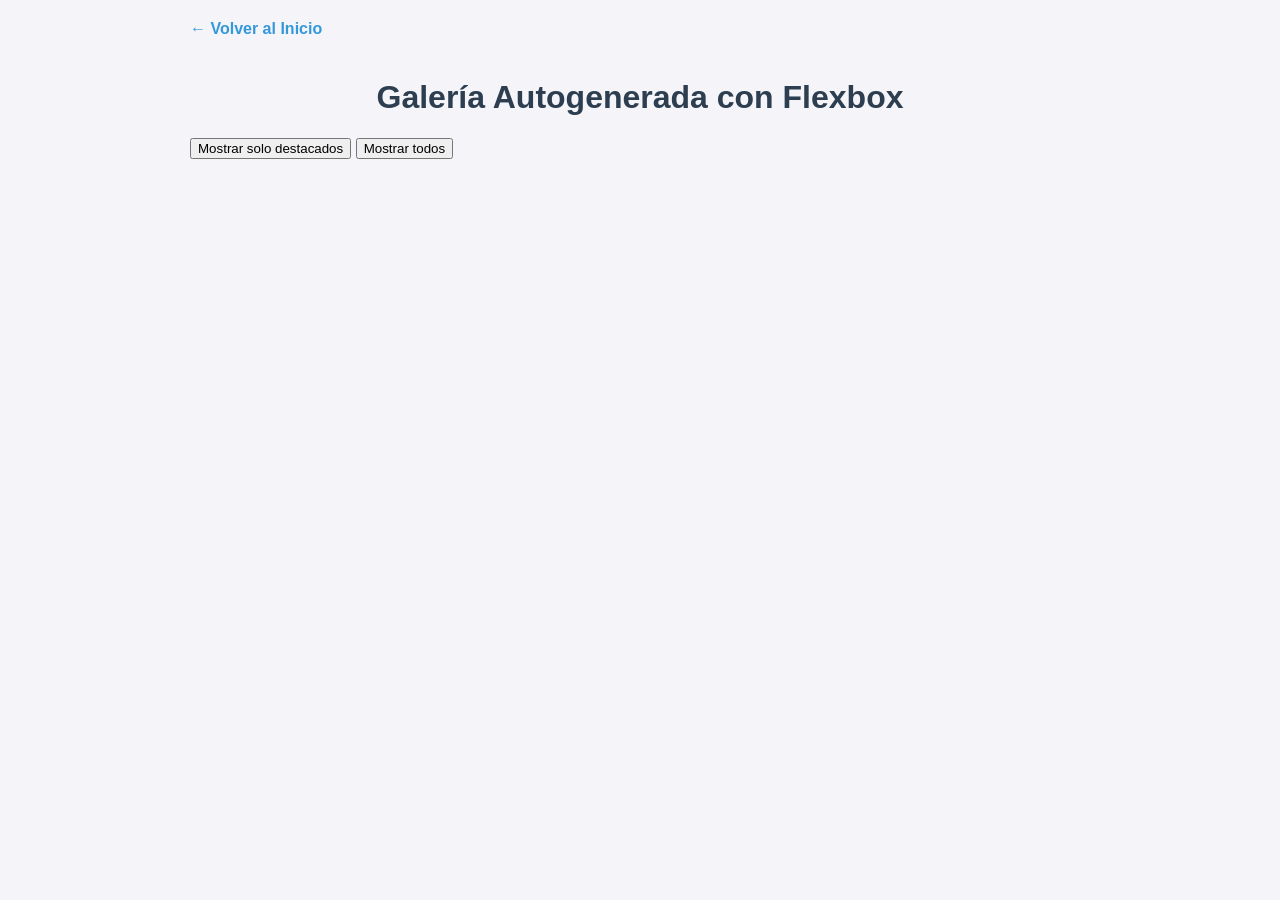
==== flexbox.html @ 3a364350 "Crear flexbox.html y estructurar contenedor de tarjetas" ====
<!DOCTYPE html>
<html lang="es">
<head>
    <meta charset="UTF-8">
    <meta name="viewport" content="width=device-width, initial-scale=1.0">
    <title>Ejercicio 1 - Flexbox</title>
    <link rel="stylesheet" href="styles.css">
</head>
<body>
    <a class="volver" href="index.html">← Volver al Inicio</a>
    <h1>Galería Autogenerada con Flexbox</h1>
    
    <div class="controles">
        <button id="btnFiltrar">Mostrar solo destacados</button>
        <button id="btnRestablecer">Mostrar todos</button>
    </div>

    <section class="grid-cards" id="contenedorCards"></section>

    <script src="script.js"></script>
</body>
</html>
---- styles.css ----
/* --- Estilos Generales --- */
body {
    font-family: Arial, sans-serif;
    max-width: 900px;
    margin: 20px auto;
    padding: 0 15px;
    background-color: #f4f4f9;
    color: #333;
}

h1 {
    text-align: center;
    color: #2c3e50;
}

.volver {
    display: inline-block;
    margin-bottom: 20px;
    color: #3498db;
    text-decoration: none;
    font-weight: bold;
}

/* --- Estilos del Index (Menú de navegación) --- */
.menu-nav {
    display: flex;
    flex-direction: column;
    gap: 12px;
    margin-top: 30px;
    max-width: 600px;
    margin-left: auto;
    margin-right: auto;
}

.menu-nav a {
    display: block;
    padding: 15px;
    background: white;
    color: #3498db;
    text-decoration: none;
    border-radius: 8px;
    border: 1px solid #ddd;
    text-align: center;
    font-weight: bold;
    transition: all 0.2s;
}

.menu-nav a:hover {
    background: #3498db;
    color: white;
    transform: translateY(-2px);
}
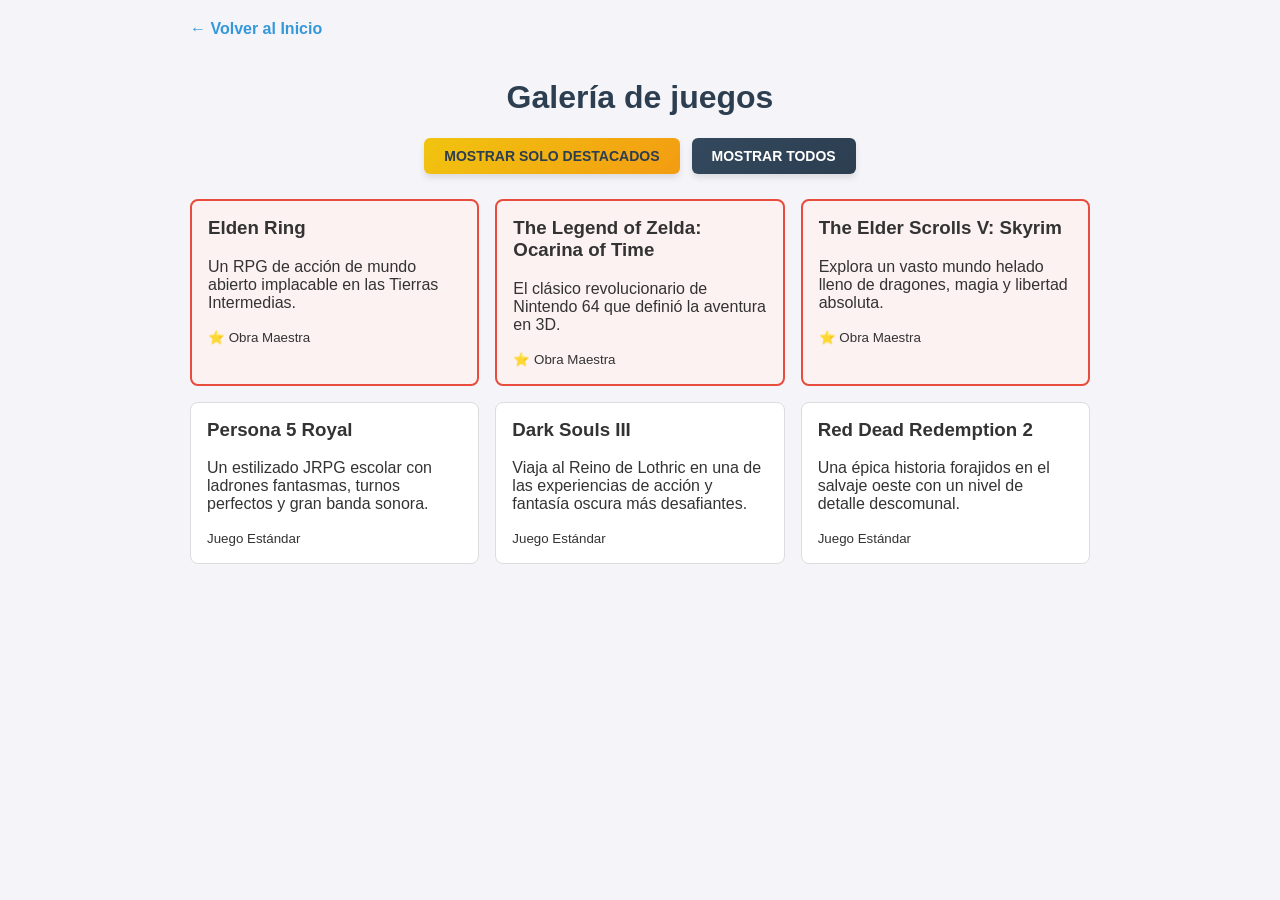
==== commit 202af4b3: "Corregir y agregar ultimos detalles" ====
--- a/flexbox.html
+++ b/flexbox.html
@@ -8,7 +8,7 @@
 </head>
 <body>
     <a class="volver" href="index.html">← Volver al Inicio</a>
-    <h1>Galería Autogenerada con Flexbox</h1>
+    <h1>Galería de juegos</h1>
     
     <div class="controles">
         <button id="btnFiltrar">Mostrar solo destacados</button>
--- a/styles.css
+++ b/styles.css
@@ -1,4 +1,3 @@
-/* --- Estilos Generales --- */
 body {
     font-family: Arial, sans-serif;
     max-width: 900px;
@@ -21,7 +20,7 @@
     font-weight: bold;
 }
 
-/* --- Estilos del Index (Menú de navegación) --- */
+/* --- Estilos del Index */
 .menu-nav {
     display: flex;
     flex-direction: column;
@@ -50,3 +49,146 @@
     color: white;
     transform: translateY(-2px);
 }
+
+/* Estilos del Ejercicio 1 */
+
+.grid-cards {
+    display: flex;
+    flex-wrap: wrap;
+    gap: 16px;
+}
+
+.card {
+    flex: 1 1 220px; 
+    border: 1px solid #ddd;
+    padding: 16px;
+    border-radius: 8px;
+    background-color: white;
+    box-sizing: border-box;
+}
+
+.card.resaltado {
+    border: 2px solid #e74c3c;
+    background-color: #fdf2f2;
+}
+
+.card h3 {
+    margin-top: 0;
+}
+
+.controles {
+    margin-bottom: 25px;
+    display: flex;
+    gap: 12px;
+    justify-content: center; 
+}
+
+.controles button {
+    padding: 10px 20px;
+    font-size: 14px;
+    font-weight: bold;
+    text-transform: uppercase;
+    border: none;
+    border-radius: 6px;
+    cursor: pointer;
+    transition: all 0.2s ease-in-out;
+    box-shadow: 0 4px 6px rgba(0, 0, 0, 0.1);
+}
+
+/* Botón mostrar solo destacados */
+#btnFiltrar {
+    background: linear-gradient(135deg, #f1c40f, #f39c12);
+    color: #2c3e50;
+}
+
+#btnFiltrar:hover {
+    background: linear-gradient(135deg, #f39c12, #e67e22);
+    transform: translateY(-2px); /* Efecto de levitación al pasar el mouse */
+    box-shadow: 0 6px 12px rgba(243, 156, 18, 0.3);
+}
+
+/* Botón mostrar todos */
+#btnRestablecer {
+    background: linear-gradient(135deg, #34495e, #2c3e50);
+    color: white;
+}
+
+#btnRestablecer:hover {
+    background: linear-gradient(135deg, #2c3e50, #1a252f);
+    transform: translateY(-2px);
+    box-shadow: 0 6px 12px rgba(44, 62, 80, 0.3);
+}
+
+.controles button:active {
+    transform: translateY(1px);
+    box-shadow: 0 2px 4px rgba(0, 0, 0, 0.1);
+}
+
+/* --- Estilos de Ejercicios 2 y 3 --- */
+form {
+    display: flex;
+    flex-direction: column;
+    gap: 10px;
+    max-width: 400px;
+    margin: 0 auto 30px auto;
+    background: white;
+    padding: 20px;
+    border-radius: 8px;
+    border: 1px solid #ddd;
+}
+
+.campo {
+    display: flex;
+    flex-direction: column;
+}
+
+input {
+    padding: 6px;
+    border: 1px solid #ccc;
+    border-radius: 4px;
+}
+
+/* Colores de botones */
+button {
+    padding: 8px 12px;
+    cursor: pointer;
+    border-radius: 4px;
+    border: 1px solid #ccc;
+}
+
+button[type="submit"].btn-js {
+    background: #2ecc71;
+    color: white;
+    border: none;
+}
+
+button[type="submit"].btn-react {
+    background: #9b59b6;
+    color: white;
+    border: none;
+}
+
+table {
+    width: 100%;
+    border-collapse: collapse;
+    margin-top: 20px;
+    background: white;
+}
+
+th, td {
+    border: 1px solid #ddd;
+    padding: 10px;
+    text-align: left;
+}
+
+th {
+    background-color: #f2f2f2;
+}
+
+.btn-borrar {
+    background: #e74c3c;
+    color: white;
+    border: none;
+    padding: 4px 8px;
+    cursor: pointer;
+}
